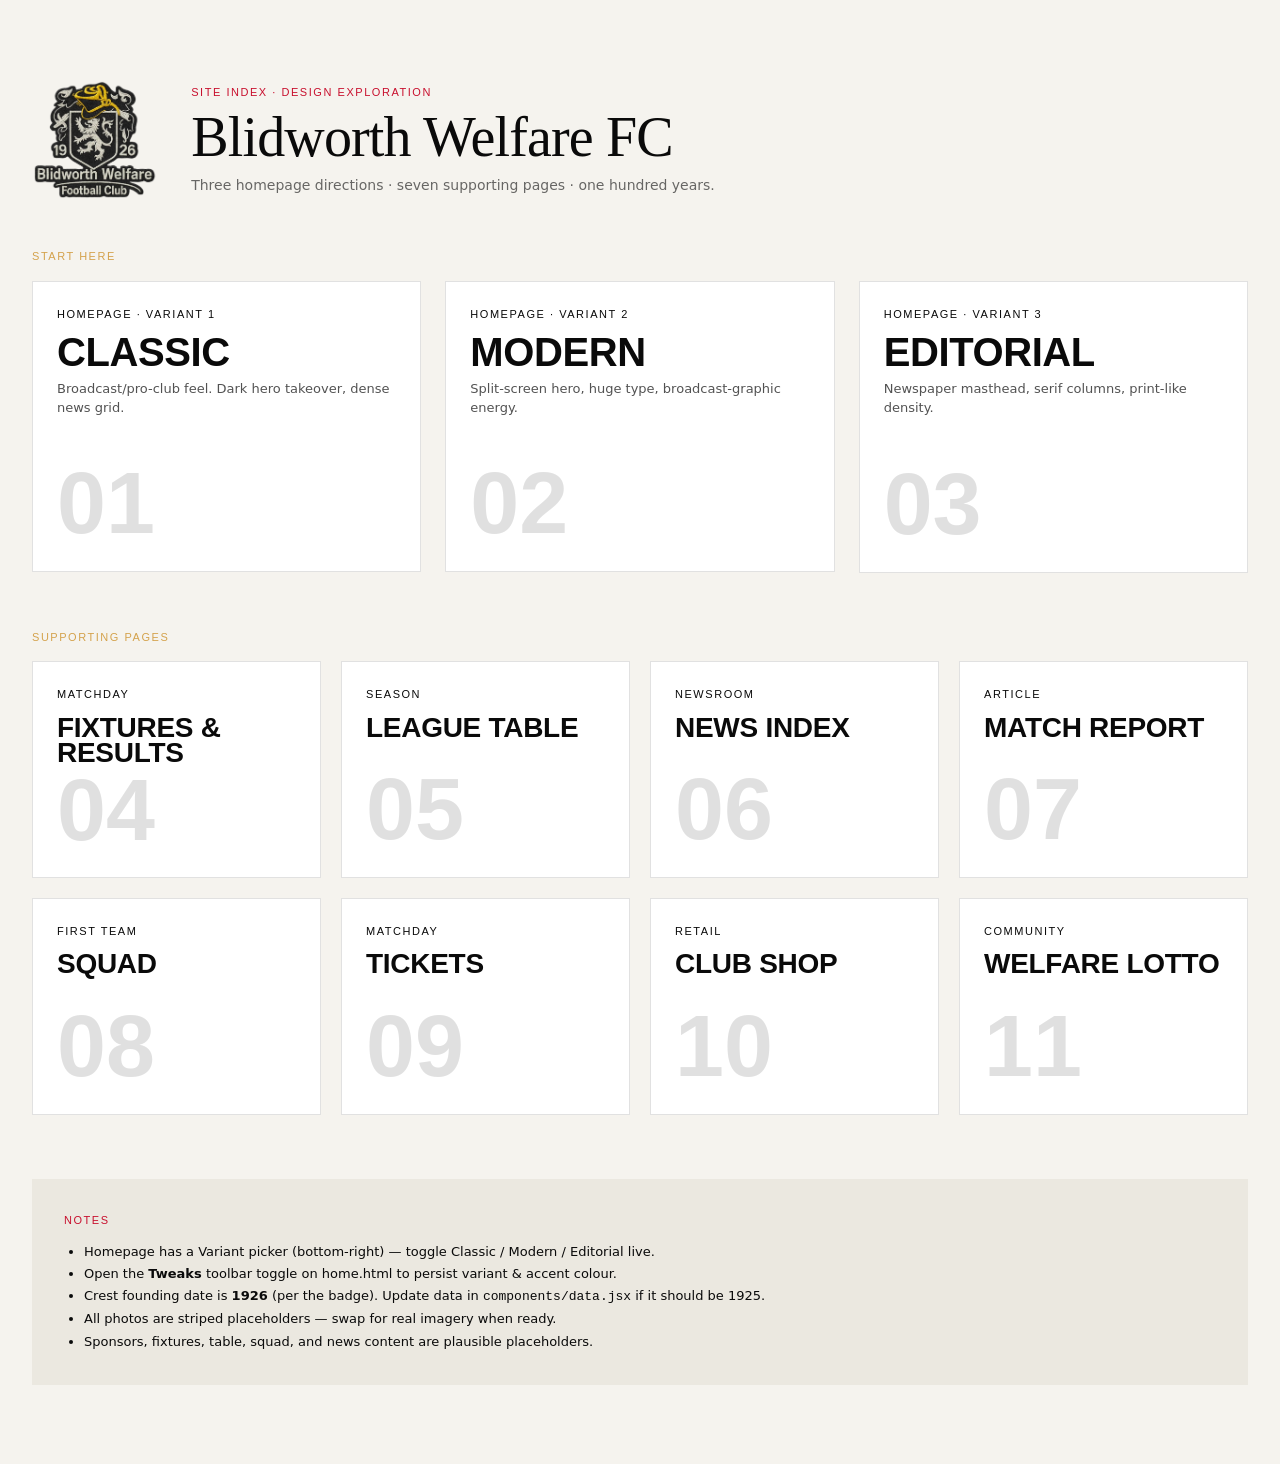
==== index.html @ ed1cb51b "Initial commit: Blidworth Welfare FC website" ====
<!doctype html>
<html lang="en">
<head>
<meta charset="utf-8">
<meta name="viewport" content="width=1440">
<title>Blidworth Welfare FC · Site Index</title>
<link rel="stylesheet" href="styles/base.css">
<style>
  .page-tile {
    aspect-ratio: 4/3;
    position: relative; overflow: hidden;
    border: 1px solid var(--rule);
    transition: transform 0.3s, box-shadow 0.3s;
    display: flex; flex-direction: column; justify-content: space-between;
    padding: 24px; color: var(--ink); background: var(--white);
  }
  .page-tile:hover { transform: translateY(-4px); box-shadow: 0 20px 40px rgba(0,0,0,0.08); border-color: var(--ink); }
  .page-tile .big-num { font-family: var(--font-display); font-weight: 700; font-size: 88px; line-height: 1; opacity: 0.12; }
  .page-tile:hover .big-num { color: var(--gold); opacity: 0.3; }
</style>
</head>
<body>
<div class="wrap" style="padding-top: 80px; padding-bottom: 80px;">
  <div style="display: flex; align-items: center; gap: 32px; margin-bottom: 48px;">
    <img src="assets/crest.png" style="height: 120px; flex-shrink: 0;" class="crest-reveal"/>
    <div style="flex: 1; min-width: 0;">
      <div class="eyebrow" style="color: var(--red); margin-bottom: 8px;">Site Index · Design Exploration</div>
      <h1 class="h-editorial" style="font-size: 56px; font-weight: 400; line-height: 1.05;">Blidworth Welfare FC</h1>
      <div style="font-size: 14px; opacity: 0.6; margin-top: 8px;">Three homepage directions · seven supporting pages · one hundred years.</div>
    </div>
  </div>

  <div class="eyebrow" style="margin-bottom: 16px; color: var(--gold);">Start here</div>
  <div style="display: grid; grid-template-columns: repeat(3, 1fr); gap: 24px; margin-bottom: 56px;">
    <a href="home.html?v=classic" class="page-tile">
      <div>
        <div class="eyebrow" style="margin-bottom: 12px;">Homepage · Variant 1</div>
        <div class="h-display" style="font-size: 40px; font-weight: 700;">CLASSIC</div>
        <div style="font-size: 13px; opacity: 0.7; margin-top: 8px;">Broadcast/pro-club feel. Dark hero takeover, dense news grid.</div>
      </div>
      <div class="big-num">01</div>
    </a>
    <a href="home.html?v=modern" class="page-tile">
      <div>
        <div class="eyebrow" style="margin-bottom: 12px;">Homepage · Variant 2</div>
        <div class="h-display" style="font-size: 40px; font-weight: 700;">MODERN</div>
        <div style="font-size: 13px; opacity: 0.7; margin-top: 8px;">Split-screen hero, huge type, broadcast-graphic energy.</div>
      </div>
      <div class="big-num">02</div>
    </a>
    <a href="home.html?v=editorial" class="page-tile">
      <div>
        <div class="eyebrow" style="margin-bottom: 12px;">Homepage · Variant 3</div>
        <div class="h-display" style="font-size: 40px; font-weight: 700;">EDITORIAL</div>
        <div style="font-size: 13px; opacity: 0.7; margin-top: 8px;">Newspaper masthead, serif columns, print-like density.</div>
      </div>
      <div class="big-num">03</div>
    </a>
  </div>

  <div class="eyebrow" style="margin-bottom: 16px; color: var(--gold);">Supporting Pages</div>
  <div style="display: grid; grid-template-columns: repeat(4, 1fr); gap: 20px;">
    <a href="fixtures.html" class="page-tile"><div><div class="eyebrow">Matchday</div><div class="h-display" style="font-size: 28px; font-weight: 600; margin-top: 12px;">Fixtures & Results</div></div><div class="big-num">04</div></a>
    <a href="table.html" class="page-tile"><div><div class="eyebrow">Season</div><div class="h-display" style="font-size: 28px; font-weight: 600; margin-top: 12px;">League Table</div></div><div class="big-num">05</div></a>
    <a href="news.html" class="page-tile"><div><div class="eyebrow">Newsroom</div><div class="h-display" style="font-size: 28px; font-weight: 600; margin-top: 12px;">News Index</div></div><div class="big-num">06</div></a>
    <a href="article.html" class="page-tile"><div><div class="eyebrow">Article</div><div class="h-display" style="font-size: 28px; font-weight: 600; margin-top: 12px;">Match Report</div></div><div class="big-num">07</div></a>
    <a href="squad.html" class="page-tile"><div><div class="eyebrow">First Team</div><div class="h-display" style="font-size: 28px; font-weight: 600; margin-top: 12px;">Squad</div></div><div class="big-num">08</div></a>
    <a href="tickets.html" class="page-tile"><div><div class="eyebrow">Matchday</div><div class="h-display" style="font-size: 28px; font-weight: 600; margin-top: 12px;">Tickets</div></div><div class="big-num">09</div></a>
    <a href="shop.html" class="page-tile"><div><div class="eyebrow">Retail</div><div class="h-display" style="font-size: 28px; font-weight: 600; margin-top: 12px;">Club Shop</div></div><div class="big-num">10</div></a>
    <a href="lotto.html" class="page-tile"><div><div class="eyebrow">Community</div><div class="h-display" style="font-size: 28px; font-weight: 600; margin-top: 12px;">Welfare Lotto</div></div><div class="big-num">11</div></a>
  </div>

  <div style="margin-top: 64px; padding: 32px; background: var(--paper-2); font-size: 13px; line-height: 1.7;">
    <div class="eyebrow" style="color: var(--red); margin-bottom: 12px;">Notes</div>
    <ul style="padding-left: 20px;">
      <li>Homepage has a Variant picker (bottom-right) — toggle Classic / Modern / Editorial live.</li>
      <li>Open the <strong>Tweaks</strong> toolbar toggle on home.html to persist variant & accent colour.</li>
      <li>Crest founding date is <strong>1926</strong> (per the badge). Update data in <code>components/data.jsx</code> if it should be 1925.</li>
      <li>All photos are striped placeholders — swap for real imagery when ready.</li>
      <li>Sponsors, fixtures, table, squad, and news content are plausible placeholders.</li>
    </ul>
  </div>
</div>
</body>
</html>
---- styles/base.css ----
/* Blidworth Welfare FC — shared base styles */
@keyframes pulse {
  0%   { box-shadow: 0 0 0 0 rgba(200,16,46,0.8); }
  70%  { box-shadow: 0 0 0 10px rgba(200,16,46,0); }
  100% { box-shadow: 0 0 0 0 rgba(200,16,46,0); }
}

@import url('https://fonts.googleapis.com/css2?family=Oswald:wght@300;400;500;600;700&family=Instrument+Serif:ital@0;1&family=Inter+Tight:wght@300;400;500;600;700;800&display=swap');

:root {
  --ink: #0a0a0a;
  --ink-2: #1a1a1a;
  --ink-3: #2a2a2a;
  --paper: #f5f3ee;
  --paper-2: #ebe8e0;
  --white: #ffffff;
  --gold: #d4a24c;
  --gold-deep: #a77f35;
  --red: #c8102e;
  --red-deep: #8f0b20;
  --green: #1b7a3a;
  --rule: rgba(10, 10, 10, 0.12);
  --rule-light: rgba(245, 243, 238, 0.18);
  --muted: rgba(10, 10, 10, 0.6);
  --muted-dark: rgba(245, 243, 238, 0.6);

  --font-display: 'Oswald', 'Arial Narrow', sans-serif;
  --font-editorial: 'Instrument Serif', Georgia, serif;
  --font-body: 'Inter Tight', system-ui, sans-serif;

  --max: 1440px;
  --gutter: 32px;
}

* { box-sizing: border-box; margin: 0; padding: 0; }

/* FA Sync modal */
.fa-sync-modal {
  position: fixed; inset: 0; z-index: 2000;
  background: rgba(10,10,10,0.72); backdrop-filter: blur(4px);
  display: flex; align-items: center; justify-content: center;
  padding: 40px;
}
.fa-sync-inner {
  background: var(--white); width: min(900px, 100%);
  max-height: 90vh; overflow-y: auto;
  padding: 32px; border: 1px solid var(--ink);
  box-shadow: 0 40px 80px rgba(0,0,0,0.3);
}
.fa-sync-head { display: flex; justify-content: space-between; align-items: flex-start; margin-bottom: 20px; gap: 20px; }
.fa-close {
  background: transparent; border: 1px solid var(--rule); width: 36px; height: 36px;
  font-size: 16px; cursor: pointer; font-family: var(--font-body);
}
.fa-close:hover { background: var(--ink); color: var(--paper); }
.fa-grid { display: grid; grid-template-columns: 1fr 1fr; gap: 20px; margin-bottom: 24px; }
.fa-label {
  display: block; font-family: var(--font-display); text-transform: uppercase;
  letter-spacing: 0.12em; font-size: 11px; margin-bottom: 8px; font-weight: 600;
}
.fa-textarea {
  width: 100%; padding: 12px; border: 1px solid var(--rule);
  font-family: ui-monospace, 'SF Mono', Menlo, monospace; font-size: 12px;
  line-height: 1.5; background: var(--paper); resize: vertical;
}
.fa-textarea:focus { outline: 2px solid var(--gold); border-color: var(--gold); }
.fa-actions { display: flex; gap: 12px; margin-bottom: 20px; }
.fa-btn {
  padding: 12px 24px; font-family: var(--font-display); text-transform: uppercase;
  letter-spacing: 0.12em; font-size: 12px; font-weight: 600; cursor: pointer;
  border: 1px solid var(--ink); transition: all 0.2s;
}
.fa-btn:disabled { opacity: 0.4; cursor: not-allowed; }
.fa-btn-ghost { background: transparent; color: var(--ink); }
.fa-btn-ghost:hover:not(:disabled) { background: var(--ink); color: var(--paper); }
.fa-btn-gold { background: var(--gold); color: var(--ink); border-color: var(--gold); }
.fa-btn-gold:hover:not(:disabled) { background: var(--gold-deep); border-color: var(--gold-deep); }
.fa-preview { border-top: 1px solid var(--rule); padding-top: 16px; display: flex; flex-direction: column; gap: 8px; }
.fa-preview-row { display: flex; align-items: center; gap: 12px; padding: 8px 0; }
.fa-badge {
  width: 22px; height: 22px; border-radius: 50%; display: inline-flex;
  align-items: center; justify-content: center; font-size: 11px; font-weight: 700;
}
.fa-ok { background: var(--green); color: white; }
.fa-fail { background: var(--red); color: white; }

/* FA Sync trigger pill (lives alongside Tweaks) */
.fa-sync-pill {
  display: inline-flex; align-items: center; gap: 8px;
  padding: 10px 16px; background: var(--ink); color: var(--paper);
  font-family: var(--font-display); text-transform: uppercase;
  letter-spacing: 0.1em; font-size: 11px; font-weight: 600;
  cursor: pointer; border: none; transition: all 0.2s;
}
.fa-sync-pill:hover { background: var(--gold); color: var(--ink); }
.fa-sync-pill .dot { width: 6px; height: 6px; border-radius: 50%; background: var(--gold); }
.fa-sync-pill:hover .dot { background: var(--ink); }
.fa-sync-meta { font-size: 10px; opacity: 0.55; margin-top: 6px; letter-spacing: 0.05em; }

html, body {
  background: var(--paper);
  color: var(--ink);
  font-family: var(--font-body);
  font-size: 16px;
  line-height: 1.5;
  -webkit-font-smoothing: antialiased;
  text-rendering: optimizeLegibility;
}

body.dark { background: var(--ink); color: var(--paper); }

a { color: inherit; text-decoration: none; }

img { max-width: 100%; display: block; }

button { font-family: inherit; cursor: pointer; border: none; background: none; color: inherit; }

/* Typography primitives */
.h-display {
  font-family: var(--font-display);
  font-weight: 600;
  text-transform: uppercase;
  letter-spacing: -0.01em;
  line-height: 0.92;
}
.h-editorial {
  font-family: var(--font-editorial);
  font-weight: 400;
  letter-spacing: -0.015em;
  line-height: 1.02;
}
.eyebrow {
  font-family: var(--font-display);
  text-transform: uppercase;
  letter-spacing: 0.14em;
  font-size: 11px;
  font-weight: 500;
}
.mono-num {
  font-variant-numeric: tabular-nums;
  font-feature-settings: 'tnum';
}

/* Shell */
.wrap { max-width: var(--max); margin: 0 auto; padding: 0 var(--gutter); }

/* Ticker strip at top */
.ticker {
  background: var(--ink);
  color: var(--paper);
  height: 36px;
  display: flex;
  align-items: center;
  overflow: hidden;
  position: relative;
  font-family: var(--font-display);
  text-transform: uppercase;
  letter-spacing: 0.12em;
  font-size: 12px;
  font-weight: 500;
  border-bottom: 1px solid var(--rule-light);
}
.ticker-track {
  display: flex;
  white-space: nowrap;
  animation: ticker 80s linear infinite;
  gap: 48px;
  padding-left: 48px;
}
.ticker-item { display: flex; align-items: center; gap: 12px; }
.ticker-dot { width: 6px; height: 6px; border-radius: 50%; background: var(--gold); flex-shrink: 0; }
.ticker-live { color: var(--red); font-weight: 700; }

@keyframes ticker {
  from { transform: translateX(0); }
  to { transform: translateX(-50%); }
}

/* Buttons */
.btn {
  display: inline-flex;
  align-items: center;
  gap: 10px;
  padding: 14px 22px;
  background: var(--ink);
  color: var(--paper);
  font-family: var(--font-display);
  text-transform: uppercase;
  letter-spacing: 0.08em;
  font-size: 13px;
  font-weight: 600;
  border: 1px solid var(--ink);
  transition: background 0.2s, color 0.2s, transform 0.2s;
  cursor: pointer;
}
.btn:hover { background: var(--gold); color: var(--ink); border-color: var(--gold); }
.btn.red { background: var(--red); border-color: var(--red); color: #fff; }
.btn.red:hover { background: var(--red-deep); border-color: var(--red-deep); color: #fff; }
.btn.ghost { background: transparent; color: var(--ink); }
.btn.ghost:hover { background: var(--ink); color: var(--paper); }
.btn.ghost-light { background: transparent; color: var(--paper); border-color: var(--paper); }
.btn.ghost-light:hover { background: var(--paper); color: var(--ink); }
.btn.sm { padding: 10px 16px; font-size: 11px; }
.btn-arrow { font-size: 14px; line-height: 1; }

/* Hairlines */
.rule { height: 1px; background: var(--rule); border: 0; }
.rule-light { height: 1px; background: var(--rule-light); border: 0; }

/* Crest badge */
.crest-badge {
  display: inline-flex;
  align-items: center;
  gap: 10px;
  font-family: var(--font-display);
  text-transform: uppercase;
  letter-spacing: 0.12em;
  font-weight: 600;
  font-size: 13px;
}
.crest-badge img { height: 40px; width: auto; }

/* Placeholder photos — striped with label */
.ph {
  position: relative;
  background:
    repeating-linear-gradient(135deg, #1a1a1a 0 12px, #0f0f0f 12px 24px);
  color: var(--paper);
  font-family: 'Courier New', monospace;
  font-size: 11px;
  letter-spacing: 0.05em;
  display: flex;
  align-items: flex-end;
  padding: 16px;
  overflow: hidden;
}
.ph.light {
  background:
    repeating-linear-gradient(135deg, #e0dcd2 0 12px, #d5d1c6 12px 24px);
  color: var(--ink);
}
.ph.gold {
  background:
    repeating-linear-gradient(135deg, #d4a24c 0 12px, #c2903c 12px 24px);
  color: var(--ink);
}
.ph.red {
  background:
    repeating-linear-gradient(135deg, #c8102e 0 12px, #a40d26 12px 24px);
  color: #fff;
}
.ph .ph-label { background: rgba(0,0,0,0.55); padding: 4px 8px; backdrop-filter: blur(4px); }
.ph.light .ph-label { background: rgba(255,255,255,0.7); color: var(--ink); }

/* Chip */
.chip {
  display: inline-flex; align-items: center; gap: 6px;
  padding: 4px 8px;
  border: 1px solid var(--rule);
  font-family: var(--font-display);
  text-transform: uppercase;
  letter-spacing: 0.1em;
  font-size: 10px;
  font-weight: 600;
}
.chip.live { background: var(--red); color: #fff; border-color: var(--red); }
.chip.gold { background: var(--gold); color: var(--ink); border-color: var(--gold); }
.chip.dark { background: var(--ink); color: var(--paper); border-color: var(--ink); }
.chip-dot { width: 6px; height: 6px; border-radius: 50%; background: currentColor; }
.chip.live .chip-dot { background: #fff; animation: pulse 1.4s ease-in-out infinite; }

@keyframes pulse {
  0%, 100% { opacity: 1; transform: scale(1); }
  50% { opacity: 0.4; transform: scale(1.2); }
}

/* Reveal animation — used on page load */
.reveal { opacity: 0; transform: translateY(20px); animation: reveal 0.9s cubic-bezier(0.2, 0.8, 0.2, 1) forwards; }
.reveal-1 { animation-delay: 0.05s; }
.reveal-2 { animation-delay: 0.15s; }
.reveal-3 { animation-delay: 0.25s; }
.reveal-4 { animation-delay: 0.35s; }
.reveal-5 { animation-delay: 0.45s; }
@keyframes reveal {
  to { opacity: 1; transform: translateY(0); }
}

/* Crest animated reveal */
.crest-reveal {
  animation: crestIn 1.2s cubic-bezier(0.2, 0.9, 0.3, 1) forwards;
  transform-origin: center;
}
@keyframes crestIn {
  0% { opacity: 0; transform: scale(0.6) rotate(-8deg); filter: blur(6px); }
  60% { opacity: 1; filter: blur(0); }
  100% { opacity: 1; transform: scale(1) rotate(0); filter: blur(0); }
}

/* Scoreline shimmer (for results) */
@keyframes shimmerIn {
  0% { opacity: 0; transform: translateY(8px); }
  100% { opacity: 1; transform: translateY(0); }
}

/* Selection */
::selection { background: var(--gold); color: var(--ink); }

/* Dark-surface utility */
.dark-surface { background: var(--ink); color: var(--paper); }
.dark-surface .rule { background: var(--rule-light); }

/* Focus */
:focus-visible { outline: 2px solid var(--gold); outline-offset: 3px; }
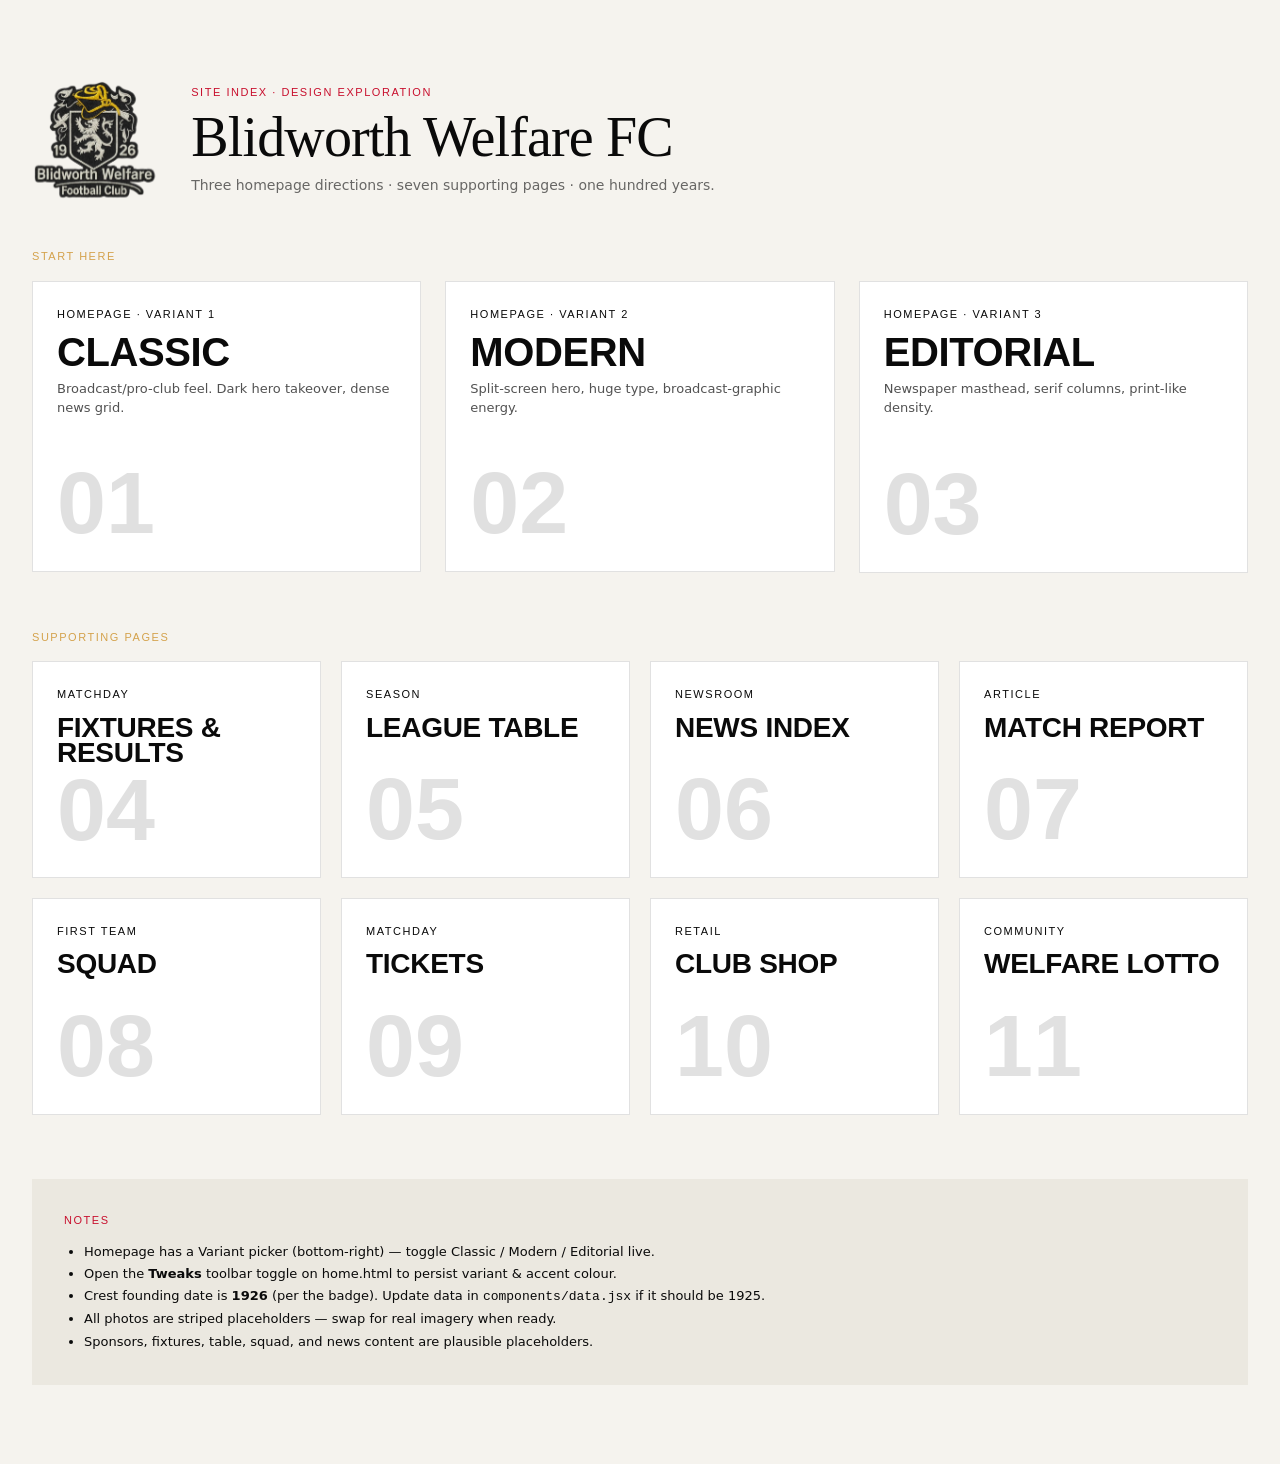
==== commit c5f26adc: "Mobile responsive: viewport fix, hamburger nav, mobile.css for all pages" ====
--- a/index.html
+++ b/index.html
@@ -2,9 +2,10 @@
 <html lang="en">
 <head>
 <meta charset="utf-8">
-<meta name="viewport" content="width=1440">
+<meta name="viewport" content="width=device-width, initial-scale=1">
 <title>Blidworth Welfare FC · Site Index</title>
 <link rel="stylesheet" href="styles/base.css">
+<link rel="stylesheet" href="styles/mobile.css">
 <style>
   .page-tile {
     aspect-ratio: 4/3;
--- a/styles/mobile.css
+++ b/styles/mobile.css
@@ -0,0 +1,170 @@
+/* ─────────────────────────────────────────────────────────────────
+   Blidworth Welfare FC — Mobile Responsive Layer
+   Breakpoint: 768px and below
+   ───────────────────────────────────────────────────────────────── */
+
+/* ── Nav: show burger, hide desktop links ───────────────────────── */
+.site-nav-burger   { display: flex !important; }
+.site-nav-desktop  { display: none !important; }
+.site-nav-buy-btn  { display: none !important; }
+.site-nav-admin    { display: none !important; }
+
+/* These are desktop-only defaults (overridden at mobile) */
+@media (min-width: 769px) {
+  .site-nav-burger        { display: none !important; }
+  .site-nav-desktop       { display: flex !important; }
+  .site-nav-buy-btn       { display: inline-flex !important; }
+  .site-nav-admin         { display: flex !important; }
+  .site-nav-mobile-menu   { display: none !important; }
+}
+
+/* ── Mobile nav overlay ─────────────────────────────────────────── */
+.site-nav-mobile-menu {
+  position: fixed;
+  inset: 0;
+  z-index: 999;
+  background: var(--ink);
+  color: var(--paper);
+  padding: 100px 32px 48px;
+  display: flex;
+  flex-direction: column;
+  overflow-y: auto;
+}
+.site-nav-mobile-menu a {
+  display: block;
+  padding: 18px 0;
+  border-bottom: 1px solid var(--rule-light);
+  font-family: var(--font-display);
+  text-transform: uppercase;
+  letter-spacing: 0.1em;
+  font-size: 22px;
+  font-weight: 500;
+  color: var(--paper);
+  text-decoration: none;
+}
+.site-nav-mobile-menu a:first-child { border-top: 1px solid var(--rule-light); }
+.site-nav-mobile-menu a:hover { color: var(--gold); }
+.site-nav-mobile-sub {
+  padding-left: 16px;
+  margin-top: -4px;
+  margin-bottom: 8px;
+}
+.site-nav-mobile-sub a {
+  font-size: 14px;
+  padding: 10px 0;
+  opacity: 0.7;
+  border-bottom: none;
+}
+.site-nav-mobile-sub a:first-child { border-top: none; }
+.site-nav-mobile-close {
+  position: absolute;
+  top: 24px;
+  right: 24px;
+  background: transparent;
+  border: 1px solid var(--rule-light);
+  color: var(--paper);
+  width: 44px;
+  height: 44px;
+  font-size: 22px;
+  cursor: pointer;
+  display: flex;
+  align-items: center;
+  justify-content: center;
+}
+
+@media (max-width: 768px) {
+
+  /* ── Spacing ──────────────────────────────────────────────────── */
+  :root { --gutter: 16px; }
+
+  /* ── All major section grids → single column ─────────────────── */
+  section > .wrap > div,
+  section > .wrap > a {
+    grid-template-columns: 1fr !important;
+  }
+
+  /* Allow 2-col for small utility grids (stats bars, etc.) */
+  .grid-2col-keep { grid-template-columns: 1fr 1fr !important; }
+
+  /* ── Section padding ─────────────────────────────────────────── */
+  section { padding-top: 48px !important; padding-bottom: 48px !important; }
+
+  /* ── Hero fixes ──────────────────────────────────────────────── */
+  /* The hero split-screen needs special handling */
+  .hero-grid {
+    grid-template-columns: 1fr !important;
+    min-height: auto !important;
+  }
+  .hero-right {
+    min-height: 360px;
+    padding: 48px 24px !important;
+  }
+  .hero-left {
+    padding: 48px 24px !important;
+  }
+
+  /* ── Typography scale-down ──────────────────────────────────── */
+  h1, .h1 { font-size: clamp(48px, 14vw, 80px) !important; }
+  .h-editorial { line-height: 1.1 !important; }
+
+  /* ── Tables → scrollable ────────────────────────────────────── */
+  .table-scroll {
+    overflow-x: auto;
+    -webkit-overflow-scrolling: touch;
+  }
+  .table-scroll table { min-width: 560px; }
+
+  /* ── News grid: 1 column ────────────────────────────────────── */
+  .news-grid {
+    grid-template-columns: 1fr !important;
+  }
+
+  /* ── Fixtures: reduce columns ───────────────────────────────── */
+  .fixture-row {
+    grid-template-columns: 1fr !important;
+    text-align: center;
+  }
+
+  /* ── Squad grid ─────────────────────────────────────────────── */
+  .squad-grid {
+    grid-template-columns: 1fr 1fr !important;
+  }
+
+  /* ── Sponsor strip: 2 per row ───────────────────────────────── */
+  .sponsor-strip {
+    grid-template-columns: 1fr 1fr !important;
+    flex-wrap: wrap;
+  }
+
+  /* ── Social embeds: stack ───────────────────────────────────── */
+  .social-embeds-grid {
+    grid-template-columns: 1fr !important;
+  }
+
+  /* ── Big tiles: stack ───────────────────────────────────────── */
+  .big-tiles-grid {
+    grid-template-columns: 1fr !important;
+  }
+  .big-tile { min-height: 260px !important; }
+
+  /* ── Article page ────────────────────────────────────────────── */
+  .article-grid {
+    grid-template-columns: 1fr !important;
+  }
+  .article-sidebar { display: none !important; }
+
+  /* ── Wrap padding ────────────────────────────────────────────── */
+  .wrap { padding: 0 16px !important; }
+
+  /* ── Reduce header height ────────────────────────────────────── */
+  .site-header-inner {
+    height: 64px !important;
+  }
+
+  /* ── Category filter: scrollable ────────────────────────────── */
+  .cat-filter {
+    overflow-x: auto;
+    -webkit-overflow-scrolling: touch;
+    flex-wrap: nowrap !important;
+  }
+}
